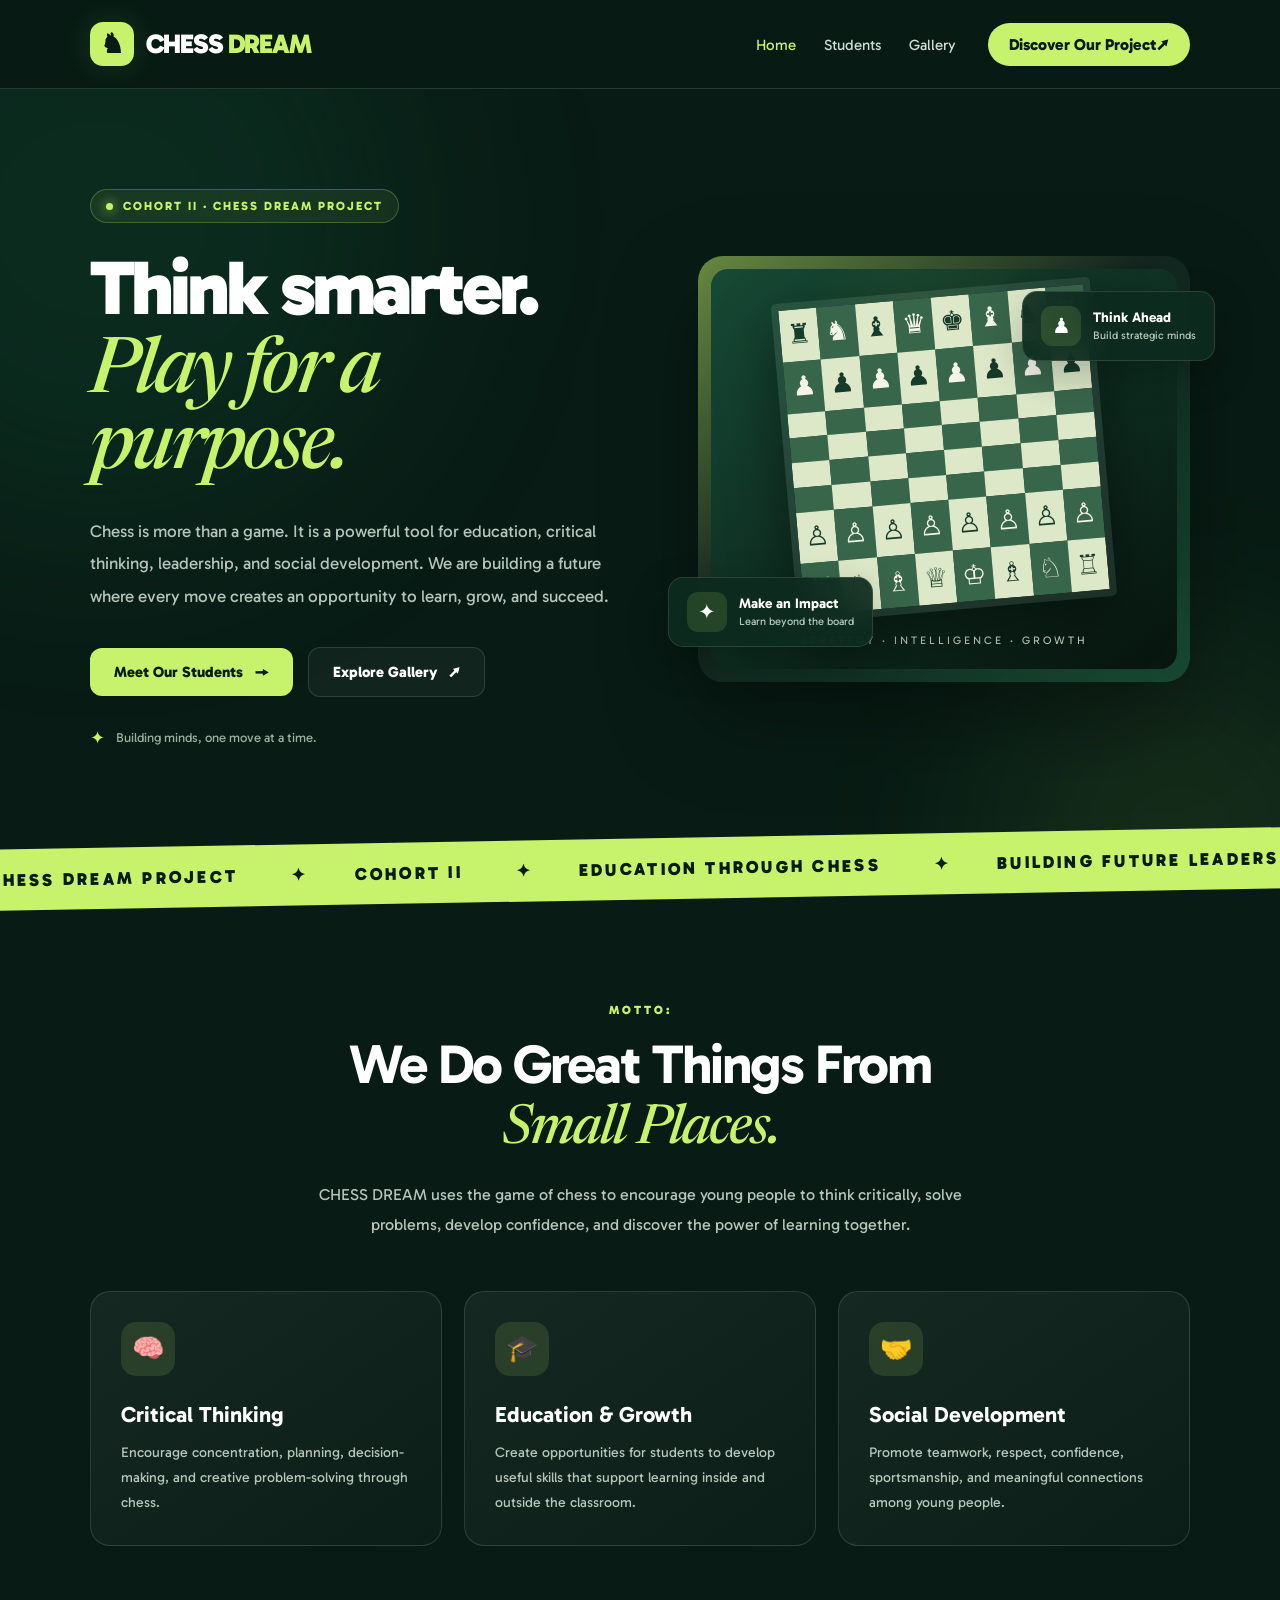
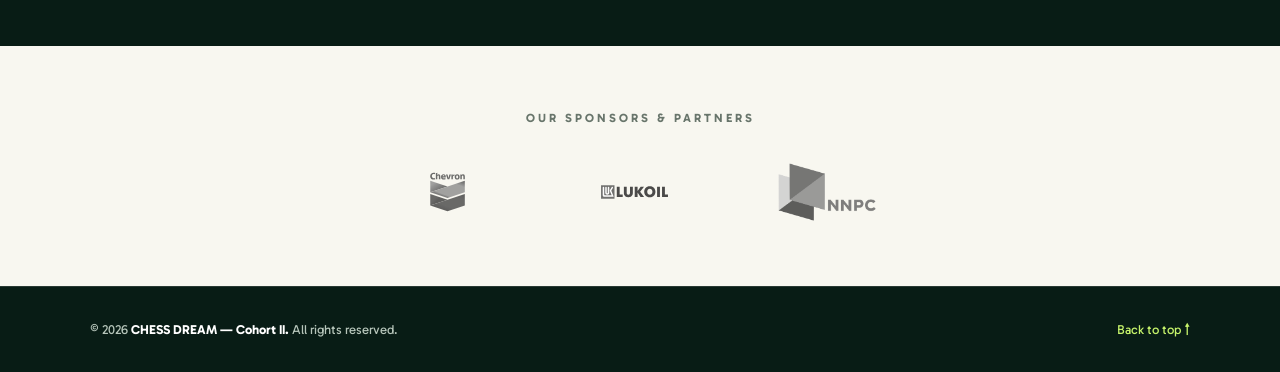
==== index.html @ 34d20a68 "feat:project updated et merged." ====
<!DOCTYPE html>
<html lang="en">

<head>
  <meta charset="UTF-8">
  <meta name="viewport" content="width=device-width, initial-scale=1.0">

  <meta name="theme-color" content="#081c15">
  <meta name="description"
    content="CHESS DREAM Cohort II — Using chess as a tool for education, leadership, and social development.">

  <title>CHESS DREAM | Cohort II</title>

  <!-- Google Fonts -->
  <link rel="preconnect" href="https://fonts.googleapis.com">
  <link rel="preconnect" href="https://fonts.gstatic.com" crossorigin>

  <link
    href="https://fonts.googleapis.com/css2?family=Gabarito:wght@400;500;600;700;800;900&family=Newsreader:opsz,wght@6..72,400;6..72,500;6..72,600;6..72,700&display=swap"
    rel="stylesheet">

  <link rel="stylesheet" href="index.css">

</head>

<body>

  <!-- NAVIGATION -->
  <header>
    <nav class="navbar" aria-label="Main navigation">

      <a class="navbar-brand" href="index.html" aria-label="Chess Dream home">
        <span class="brand-icon" aria-hidden="true">♞</span>
        <span>CHESS <span class="brand-highlight">DREAM</span></span>
      </a>

      <button class="menu-toggle" id="menuToggle" type="button" aria-label="Open navigation menu"
        aria-controls="navRight" aria-expanded="false">
        ☰
      </button>

      <div class="nav-right" id="navRight">
        <ul class="nav-links">
          <li><a class="active" href="index.html">Home</a></li>
          <li><a href="student.html">Students</a></li>
          <li><a href="gallery.html">Gallery</a></li>
        </ul>

        <a class="nav-cta" href="#about">
          Discover Our Project <span aria-hidden="true">↗</span>
        </a>
      </div>

    </nav>
  </header>

  <main>

    <!-- HERO SECTION -->
    <section class="hero">

      <div class="hero-content">

        <div class="eyebrow">
          <span class="eyebrow-dot"></span>
          COHORT II · CHESS DREAM PROJECT
        </div>

        <h1>
          Think smarter.
          <span>Play for a purpose.</span>
        </h1>

        <p class="hero-description">
          Chess is more than a game. It is a powerful tool for education,
          critical thinking, leadership, and social development.
          We are building a future where every move creates an opportunity
          to learn, grow, and succeed.
        </p>

        <div class="hero-buttons">
          <a class="button-primary" href="student.html">
            Meet Our Students <span aria-hidden="true">→</span>
          </a>

          <a class="button-secondary" href="gallery.html">
            Explore Gallery <span aria-hidden="true">↗</span>
          </a>
        </div>

        <div class="hero-note">
          <span aria-hidden="true">✦</span>
          Building minds, one move at a time.
        </div>

      </div>

      <!-- Decorative chessboard built with HTML and CSS -->
      <div class="hero-visual" aria-label="Decorative chessboard">

        <div class="visual-frame">

          <div class="visual-inner">

            <div class="chess-board" id="chessBoard" aria-hidden="true"></div>

            <p class="visual-caption">
              Strategy · Intelligence · Growth
            </p>

          </div>

        </div>

        <div class="floating-card top">
          <div class="floating-icon" aria-hidden="true">♟</div>
          <div>
            <strong>Think Ahead</strong>
            <small>Build strategic minds</small>
          </div>
        </div>

        <div class="floating-card bottom">
          <div class="floating-icon" aria-hidden="true">✦</div>
          <div>
            <strong>Make an Impact</strong>
            <small>Learn beyond the board</small>
          </div>
        </div>

      </div>

    </section>

    <!-- MOVING BANNER -->
    <div class="marquee-container" aria-label="Chess Dream Project Cohort Two">
      <div class="marquee-text">
        <span>CHESS DREAM PROJECT</span>
        <span>COHORT II</span>
        <span>EDUCATION THROUGH CHESS</span>
        <span>BUILDING FUTURE LEADERS</span>
        <span aria-hidden="true">CHESS DREAM PROJECT</span>
        <span aria-hidden="true">COHORT II</span>
        <span aria-hidden="true">EDUCATION THROUGH CHESS</span>
        <span aria-hidden="true">BUILDING FUTURE LEADERS</span>
      </div>
    </div>

    <!-- ABOUT THE PROJECT -->
    <section class="section" id="about">

      <div class="section-heading">

        <span class="section-label">MOTTO:</span>

        <h2>
          We Do Great Things From
          <span>Small Places.</span>
        </h2>

        <p>
          CHESS DREAM uses the game of chess to encourage young people
          to think critically, solve problems, develop confidence, and
          discover the power of learning together.
        </p>

      </div>

      <div class="feature-grid">

        <article class="feature-card">
          <div class="feature-icon" aria-hidden="true">🧠</div>
          <h3>Critical Thinking</h3>
          <p>
            Encourage concentration, planning, decision-making, and
            creative problem-solving through chess.
          </p>
        </article>

        <article class="feature-card">
          <div class="feature-icon" aria-hidden="true">🎓</div>
          <h3>Education & Growth</h3>
          <p>
            Create opportunities for students to develop useful skills
            that support learning inside and outside the classroom.
          </p>
        </article>

        <article class="feature-card">
          <div class="feature-icon" aria-hidden="true">🤝</div>
          <h3>Social Development</h3>
          <p>
            Promote teamwork, respect, confidence, sportsmanship,
            and meaningful connections among young people.
          </p>
        </article>

      </div>

    </section>

    <!-- SPONSORS -->
    <section class="sponsors" aria-labelledby="sponsorsHeading">

      <h2 id="sponsorsHeading">Our Sponsors & Partners</h2>

      <div class="sponsor-container">

        <img src="images/logos/chevron.svg" alt="Chevron" loading="lazy">

        <img src="images/logos/lukoil.svg" alt="Lukoil" loading="lazy">

        <img src="images/logos/Nigerian_National_Petroleum_Company_logo.svg.webp"
          alt="Nigerian National Petroleum Company" loading="lazy">

      </div>

    </section>

  </main>

  <!-- FOOTER -->
  <footer class="footer">

    <p>
      © <span id="year"></span>
      <strong>CHESS DREAM — Cohort II.</strong>
      All rights reserved.
    </p>

    <a href="#top" id="backToTop">Back to top ↑</a>

  </footer>

  <script>
    /* =========================
       GENERATE THE CHESSBOARD
    ========================= */

    const chessBoard = document.getElementById("chessBoard");

    const chessPieces = [
      ["♜", "♞", "♝", "♛", "♚", "♝", "♞", "♜"],
      ["♟", "♟", "♟", "♟", "♟", "♟", "♟", "♟"],
      ["", "", "", "", "", "", "", ""],
      ["", "", "", "", "", "", "", ""],
      ["", "", "", "", "", "", "", ""],
      ["", "", "", "", "", "", "", ""],
      ["♙", "♙", "♙", "♙", "♙", "♙", "♙", "♙"],
      ["♖", "♘", "♗", "♕", "♔", "♗", "♘", "♖"]
    ];

    chessPieces.forEach((row, rowIndex) => {
      row.forEach((piece, columnIndex) => {
        const square = document.createElement("div");

        const isLight = (rowIndex + columnIndex) % 2 === 0;

        square.className = `square ${isLight ? "light" : "dark"}`;
        square.textContent = piece;

        chessBoard.appendChild(square);
      });
    });

    /* =========================
       MOBILE NAVIGATION
    ========================= */

    const menuToggle = document.getElementById("menuToggle");
    const navRight = document.getElementById("navRight");

    menuToggle.addEventListener("click", () => {
      const isOpen = navRight.classList.toggle("open");

      menuToggle.setAttribute("aria-expanded", String(isOpen));
      menuToggle.setAttribute(
        "aria-label",
        isOpen ? "Close navigation menu" : "Open navigation menu"
      );

      menuToggle.textContent = isOpen ? "✕" : "☰";
    });

    // Close the menu after selecting a navigation link.
    navRight.querySelectorAll("a").forEach(link => {
      link.addEventListener("click", () => {
        navRight.classList.remove("open");
        menuToggle.setAttribute("aria-expanded", "false");
        menuToggle.setAttribute("aria-label", "Open navigation menu");
        menuToggle.textContent = "☰";
      });
    });

    /* =========================
       AUTOMATIC COPYRIGHT YEAR
    ========================= */

    document.getElementById("year").textContent =
      new Date().getFullYear();
  </script>

</body>

</html>
---- index.css ----
:root {
      --dark: #081c15;
      --dark-green: #103d2c;
      --green: #1c6b48;
      --lime: #c6f36b;
      --cream: #f8f7f0;
      --white: #ffffff;
      --muted: #b6c5ba;
      --border: rgba(255, 255, 255, 0.13);
    }

    * {
      margin: 0;
      padding: 0;
      box-sizing: border-box;
    }

    html {
      scroll-behavior: smooth;
    }

    body {
      min-height: 100vh;
      font-family: 'Gabarito', sans-serif;
      background: var(--dark);
      color: var(--white);
      overflow-x: hidden;
    }

    a {
      text-decoration: none;
      color: inherit;
    }

    button,
    input {
      font: inherit;
    }

    button,
    a {
      -webkit-tap-highlight-color: transparent;
    }

    /* =========================
       NAVIGATION BAR
    ========================= */

    .navbar {
      width: 100%;
      padding: 22px 7%;
      display: flex;
      justify-content: space-between;
      align-items: center;
      gap: 24px;
      position: relative;
      z-index: 10;
      border-bottom: 1px solid var(--border);
      background: rgba(8, 28, 21, 0.94);
      backdrop-filter: blur(16px);
    }

    .navbar-brand {
      display: inline-flex;
      align-items: center;
      gap: 12px;
      font-size: 27px;
      font-weight: 900;
      letter-spacing: -1.2px;
      color: var(--white);
    }

    .brand-icon {
      width: 44px;
      height: 44px;
      display: grid;
      place-items: center;
      background: var(--lime);
      color: var(--dark);
      border-radius: 13px;
      font-size: 27px;
      box-shadow: 0 0 30px rgba(198, 243, 107, 0.12);
    }

    .brand-highlight {
      color: var(--lime);
    }

    .nav-right {
      display: flex;
      align-items: center;
      gap: 32px;
    }

    .nav-links {
      display: flex;
      align-items: center;
      gap: 28px;
      list-style: none;
    }

    .nav-links a {
      color: #d1ddd4;
      font-size: 15px;
      transition: color 0.25s ease;
    }

    .nav-links a:hover,
    .nav-links a.active {
      color: var(--lime);
    }

    .nav-cta {
      display: inline-flex;
      align-items: center;
      justify-content: center;
      padding: 12px 21px;
      border-radius: 999px;
      background: var(--lime);
      color: var(--dark);
      font-weight: 800;
      transition: transform 0.25s ease, background 0.25s ease;
    }

    .nav-cta:hover {
      transform: translateY(-3px);
      background: #d8ff8c;
    }

    .menu-toggle {
      display: none;
      border: 1px solid var(--border);
      color: var(--white);
      background: transparent;
      border-radius: 10px;
      padding: 9px 13px;
      font-size: 24px;
      cursor: pointer;
    }

    /* =========================
       HERO SECTION
    ========================= */

    .hero {
      position: relative;
      isolation: isolate;
      min-height: 690px;
      padding: 100px 7% 90px;
      display: grid;
      grid-template-columns: 1.05fr 0.95fr;
      align-items: center;
      gap: 65px;
      overflow: hidden;
    }

    .hero::before {
      content: "";
      position: absolute;
      width: 600px;
      height: 600px;
      border-radius: 50%;
      background: rgba(28, 107, 72, 0.20);
      filter: blur(100px);
      top: -170px;
      left: -200px;
      z-index: -1;
    }

    .hero::after {
      content: "";
      position: absolute;
      width: 400px;
      height: 400px;
      border-radius: 50%;
      background: rgba(198, 243, 107, 0.07);
      filter: blur(90px);
      bottom: -200px;
      right: -100px;
      z-index: -1;
    }

    .eyebrow {
      display: inline-flex;
      align-items: center;
      gap: 10px;
      padding: 9px 15px;
      border: 1px solid rgba(198, 243, 107, 0.25);
      background: rgba(198, 243, 107, 0.07);
      color: var(--lime);
      border-radius: 999px;
      font-size: 12px;
      font-weight: 800;
      letter-spacing: 2px;
      text-transform: uppercase;
      margin-bottom: 27px;
    }

    .eyebrow-dot {
      width: 7px;
      height: 7px;
      border-radius: 50%;
      background: var(--lime);
      box-shadow: 0 0 12px var(--lime);
    }

    .hero h1 {
      font-size: clamp(48px, 6vw, 82px);
      line-height: 0.99;
      letter-spacing: -4px;
      font-weight: 900;
      max-width: 680px;
    }

    .hero h1 span {
      display: block;
      color: var(--lime);
      font-family: 'Newsreader', serif;
      font-weight: 500;
      font-style: italic;
      letter-spacing: -3px;
      margin-top: 10px;
    }

    .hero-description {
      max-width: 520px;
      margin-top: 27px;
      color: var(--muted);
      font-size: 17px;
      line-height: 1.9;
    }

    .hero-buttons {
      display: flex;
      align-items: center;
      flex-wrap: wrap;
      gap: 15px;
      margin-top: 35px;
    }

    .button-primary,
    .button-secondary {
      display: inline-flex;
      align-items: center;
      justify-content: center;
      gap: 12px;
      padding: 15px 24px;
      border-radius: 12px;
      font-size: 15px;
      font-weight: 800;
      transition: transform 0.25s ease, background 0.25s ease;
    }

    .button-primary {
      color: var(--dark);
      background: var(--lime);
    }

    .button-primary:hover {
      background: #dcff9a;
      transform: translateY(-3px);
    }

    .button-secondary {
      color: var(--white);
      border: 1px solid var(--border);
      background: rgba(255, 255, 255, 0.04);
    }

    .button-secondary:hover {
      border-color: var(--lime);
      transform: translateY(-3px);
    }

    .hero-note {
      display: flex;
      align-items: center;
      gap: 11px;
      margin-top: 30px;
      color: #9caf9f;
      font-size: 13px;
    }

    .hero-note span {
      color: var(--lime);
      font-size: 18px;
    }

    /* =========================
       CHESS VISUAL
    ========================= */

    .hero-visual {
      position: relative;
      min-width: 0;
      animation: floatIn 1s ease both;
    }

    .visual-frame {
      position: relative;
      padding: 13px;
      border-radius: 25px;
      background: linear-gradient(
        140deg,
        rgba(198, 243, 107, 0.5),
        rgba(255, 255, 255, 0.04) 45%,
        rgba(28, 107, 72, 0.5)
      );
      box-shadow: 0 35px 90px rgba(0, 0, 0, 0.35);
    }

    .visual-inner {
      position: relative;
      min-height: 400px;
      border-radius: 17px;
      overflow: hidden;
      background:
        radial-gradient(circle at 50% 30%, rgba(198, 243, 107, 0.12), transparent 45%),
        linear-gradient(145deg, #174a35, #07150f);
      display: flex;
      flex-direction: column;
      align-items: center;
      justify-content: center;
    }

    .chess-board {
      width: min(78%, 320px);
      aspect-ratio: 1;
      display: grid;
      grid-template-columns: repeat(8, 1fr);
      border: 7px solid rgba(255, 255, 255, 0.08);
      border-radius: 5px;
      overflow: hidden;
      transform: rotate(-5deg);
      box-shadow: 0 20px 60px rgba(0, 0, 0, 0.4);
    }

    .square {
      display: grid;
      place-items: center;
      font-size: clamp(14px, 2.3vw, 27px);
      line-height: 1;
      user-select: none;
    }

    .square.light {
      background: #dce8c8;
      color: #173b2b;
    }

    .square.dark {
      background: #38664b;
      color: #f4f5e9;
    }

    .visual-caption {
      margin-top: 24px;
      text-align: center;
      font-size: 11px;
      letter-spacing: 3px;
      text-transform: uppercase;
      color: #c0d0c2;
    }

    .floating-card {
      position: absolute;
      z-index: 2;
      display: flex;
      align-items: center;
      gap: 12px;
      padding: 14px 18px;
      border: 1px solid rgba(255, 255, 255, 0.12);
      border-radius: 15px;
      background: rgba(13, 43, 30, 0.92);
      backdrop-filter: blur(15px);
      box-shadow: 0 15px 40px rgba(0, 0, 0, 0.22);
    }

    .floating-card.top {
      top: 35px;
      right: -25px;
    }

    .floating-card.bottom {
      bottom: 35px;
      left: -30px;
    }

    .floating-icon {
      width: 40px;
      height: 40px;
      display: grid;
      place-items: center;
      border-radius: 11px;
      background: rgba(198, 243, 107, 0.13);
      font-size: 21px;
    }

    .floating-card strong {
      display: block;
      font-size: 14px;
      margin-bottom: 3px;
    }

    .floating-card small {
      display: block;
      color: var(--muted);
      font-size: 11px;
    }

    /* =========================
       MOVING ANNOUNCEMENT
    ========================= */

    .marquee-container {
      padding: 20px 0;
      overflow: hidden;
      background: var(--lime);
      color: var(--dark);
      transform: rotate(-1deg) scale(1.02);
    }

    .marquee-text {
      display: flex;
      width: max-content;
      gap: 45px;
      animation: marquee 24s linear infinite;
    }

    .marquee-text span {
      font-size: 17px;
      font-weight: 900;
      letter-spacing: 3px;
      white-space: nowrap;
    }

    .marquee-text span::after {
      content: " ✦ ";
      margin-left: 45px;
    }

    /* =========================
       PROJECT INTRODUCTION
    ========================= */

    .section {
      padding: 100px 7%;
    }

    .section-heading {
      max-width: 680px;
      margin: 0 auto 50px;
      text-align: center;
    }

    .section-label {
      color: var(--lime);
      font-size: 12px;
      font-weight: 900;
      letter-spacing: 3px;
      text-transform: uppercase;
    }

    .section-heading h2 {
      margin-top: 16px;
      font-size: clamp(34px, 4.5vw, 55px);
      letter-spacing: -2px;
      line-height: 1.1;
    }

    .section-heading h2 span {
      color: var(--lime);
      font-family: 'Newsreader', serif;
      font-style: italic;
      font-weight: 500;
    }

    .section-heading p {
      margin-top: 18px;
      color: var(--muted);
      font-size: 16px;
      line-height: 1.9;
    }

    .feature-grid {
      display: grid;
      grid-template-columns: repeat(3, minmax(0, 1fr));
      gap: 22px;
    }

    .feature-card {
      padding: 30px;
      min-height: 240px;
      border-radius: 20px;
      border: 1px solid var(--border);
      background: linear-gradient(
        145deg,
        rgba(255, 255, 255, 0.055),
        rgba(255, 255, 255, 0.015)
      );
      transition: transform 0.3s ease, border-color 0.3s ease;
    }

    .feature-card:hover {
      transform: translateY(-8px);
      border-color: rgba(198, 243, 107, 0.5);
    }

    .feature-icon {
      width: 54px;
      height: 54px;
      display: grid;
      place-items: center;
      background: rgba(198, 243, 107, 0.12);
      border-radius: 15px;
      font-size: 26px;
      margin-bottom: 25px;
    }

    .feature-card h3 {
      font-size: 22px;
      margin-bottom: 12px;
    }

    .feature-card p {
      color: var(--muted);
      line-height: 1.8;
      font-size: 14px;
    }

    /* =========================
       SPONSORS
    ========================= */

    .sponsors {
      padding: 65px 7%;
      background: var(--cream);
      color: var(--dark);
      text-align: center;
    }

    .sponsors h2 {
      font-size: 12px;
      letter-spacing: 3px;
      text-transform: uppercase;
      margin-bottom: 38px;
      color: #68756b;
    }

    .sponsor-container {
      display: flex;
      justify-content: center;
      align-items: center;
      flex-wrap: wrap;
      gap: clamp(35px, 8vw, 100px);
    }

    .sponsor-container img {
      display: block;
      width: auto;
      max-width: 190px;
      height: 58px;
      object-fit: contain;
      filter: grayscale(100%);
      opacity: 0.8;
      transition: filter 0.3s ease, opacity 0.3s ease,
        transform 0.3s ease;
    }

    .sponsor-container img:hover {
      filter: grayscale(0%);
      opacity: 1;
      transform: translateY(-4px);
    }

    /* =========================
       FOOTER
    ========================= */

    .footer {
      padding: 35px 7%;
      display: flex;
      justify-content: space-between;
      align-items: center;
      gap: 20px;
      flex-wrap: wrap;
      border-top: 1px solid var(--border);
      color: var(--muted);
      font-size: 13px;
    }

    .footer strong {
      color: var(--white);
    }

    .footer a {
      color: var(--lime);
    }

    /* =========================
       ANIMATIONS
    ========================= */

    @keyframes marquee {
      from {
        transform: translateX(0);
      }

      to {
        transform: translateX(-50%);
      }
    }

    @keyframes floatIn {
      from {
        opacity: 0;
        transform: translateY(25px);
      }

      to {
        opacity: 1;
        transform: translateY(0);
      }
    }

    @media (prefers-reduced-motion: reduce) {
      *,
      *::before,
      *::after {
        scroll-behavior: auto !important;
        animation-duration: 0.01ms !important;
        animation-iteration-count: 1 !important;
        transition-duration: 0.01ms !important;
      }
    }

    /* =========================
       TABLET RESPONSIVENESS
    ========================= */

    /* @media (max-width: 1000px) {
      .navbar {
        padding: 20px 5%;
      }

      .hero {
        padding: 80px 5%;
        gap: 35px;
      }

      .hero h1 {
        font-size: clamp(45px, 6vw, 66px);
      }

      .floating-card.top {
        right: -10px;
      }

      .floating-card.bottom {
        left: -10px;
      }

      .section {
        padding: 80px 5%;
      }

      .feature-grid {
        gap: 15px;
      }

      .feature-card {
        padding: 23px;
      }
    } */

    /* =========================
       MOBILE RESPONSIVENESS
    ========================= */

    /* @media (max-width: 760px) {
      .navbar {
        padding: 16px 5%;
      }

      .navbar-brand {
        font-size: 23px;
      }

      .brand-icon {
        width: 39px;
        height: 39px;
        font-size: 23px;
      }

      .menu-toggle {
        display: block;
      }

      .nav-right {
        display: none;
        position: absolute;
        top: calc(100% + 1px);
        left: 0;
        right: 0;
        padding: 24px 5%;
        flex-direction: column;
        align-items: stretch;
        gap: 22px;
        background: #0b2419;
        border-bottom: 1px solid var(--border);
      }

      .nav-right.open {
        display: flex;
      }

      .nav-links {
        flex-direction: column;
        align-items: stretch;
        gap: 0;
      }

      .nav-links a {
        display: block;
        padding: 14px 0;
      }

      .nav-cta {
        width: 100%;
      }

      .hero {
        grid-template-columns: 1fr;
        padding: 65px 5% 75px;
        gap: 55px;
      }

      .hero h1 {
        font-size: clamp(47px, 12vw, 70px);
        letter-spacing: -2.5px;
      }

      .hero h1 span {
        letter-spacing: -2px;
      }

      .hero-description {
        font-size: 15px;
      }

      .hero-visual {
        width: 100%;
        max-width: 500px;
        margin: 0 auto;
      }

      .visual-inner {
        min-height: 350px;
      }

      .floating-card {
        padding: 11px 13px;
      }

      .floating-card.top {
        top: 15px;
        right: -5px;
      }

      .floating-card.bottom {
        bottom: 18px;
        left: -5px;
      }

      .marquee-container {
        padding: 17px 0;
      }

      .marquee-text span {
        font-size: 14px;
      }

      .section {
        padding: 70px 5%;
      }

      .feature-grid {
        grid-template-columns: 1fr;
      }

      .feature-card {
        min-height: auto;
      }

      .sponsors {
        padding: 55px 5%;
      }

      .sponsor-container {
        gap: 35px;
      }

      .sponsor-container img {
        max-width: 135px;
        height: 45px;
      }

      .footer {
        padding: 28px 5%;
        flex-direction: column;
        text-align: center;
      }
    }

    @media (max-width: 380px) {
      .navbar-brand {
        font-size: 20px;
      }

      .hero-buttons {
        flex-direction: column;
        align-items: stretch;
      }

      .button-primary,
      .button-secondary {
        width: 100%;
      }

      .floating-card {
        gap: 7px;
        padding: 9px;
      }

      .floating-icon {
        width: 32px;
        height: 32px;
        font-size: 17px;
      }

      .floating-card strong {
        font-size: 12px;
      }

      .floating-card small {
        font-size: 10px;
      }
    } */
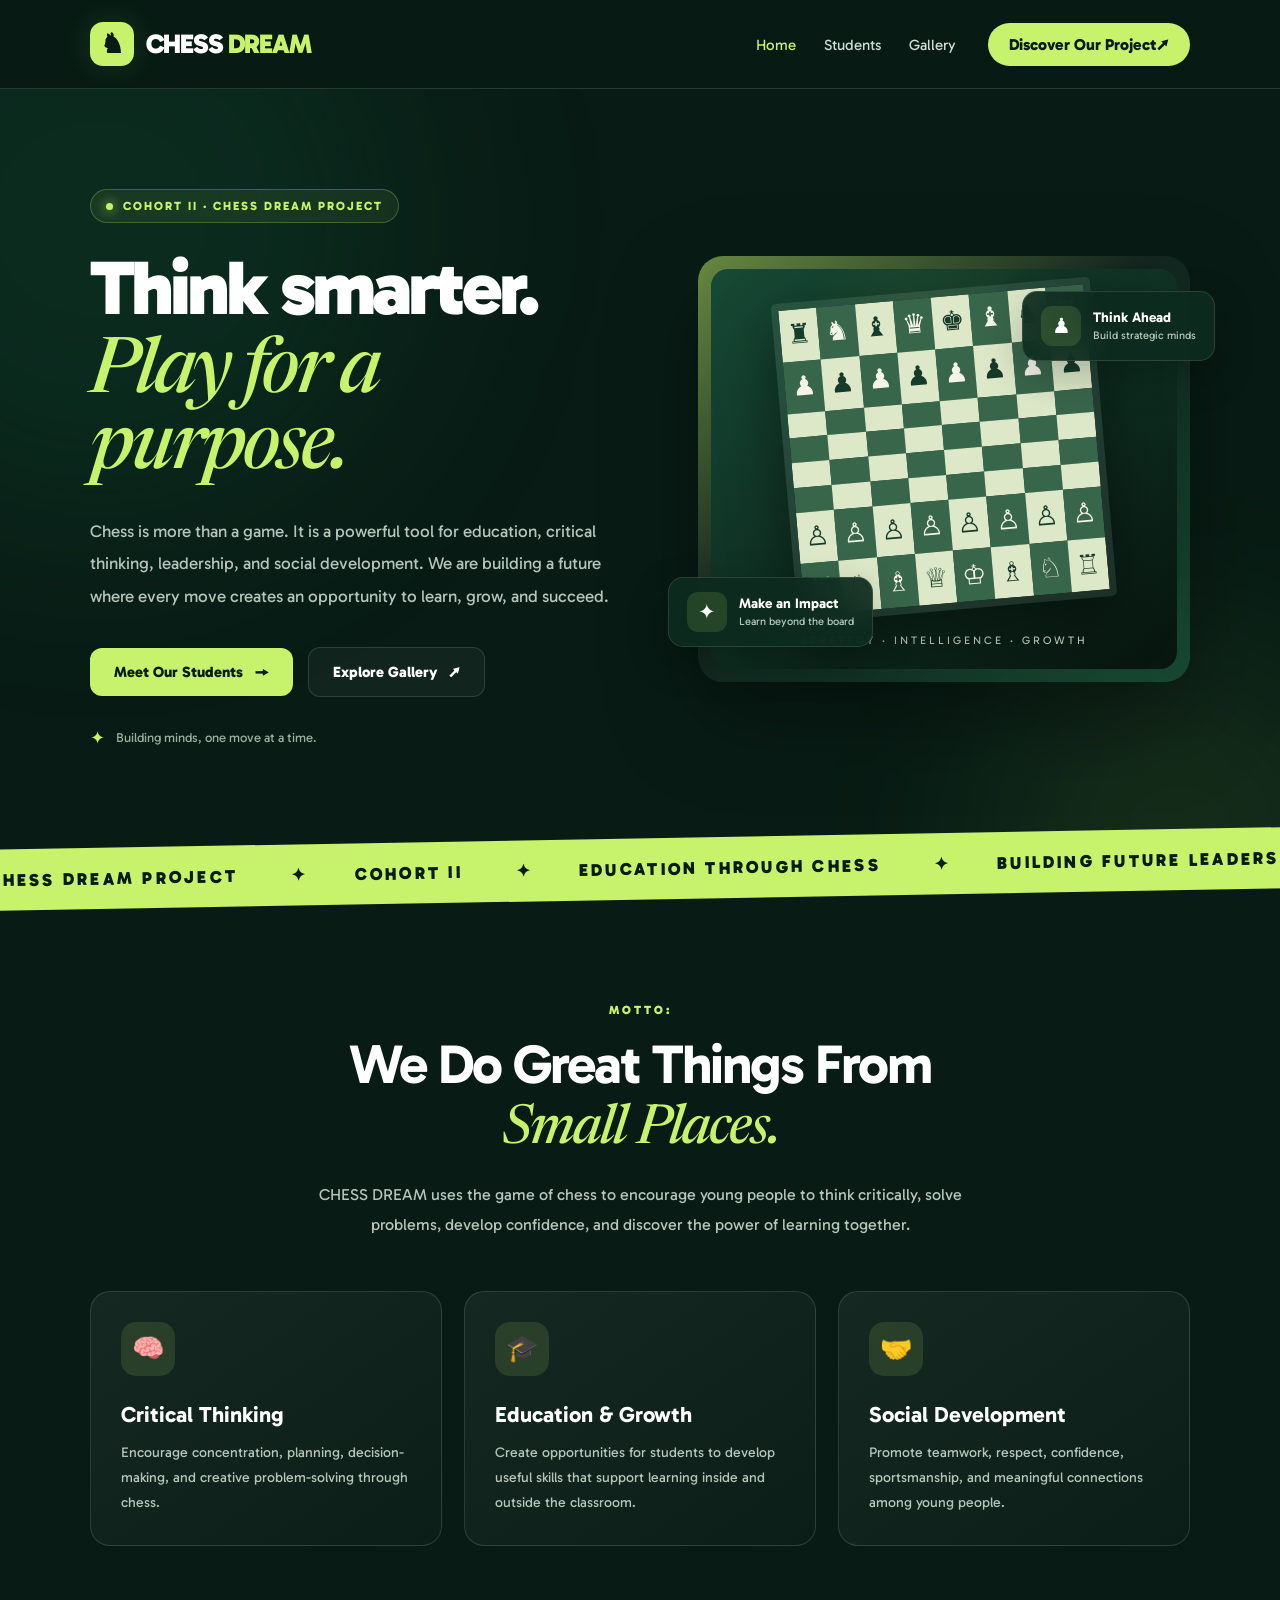
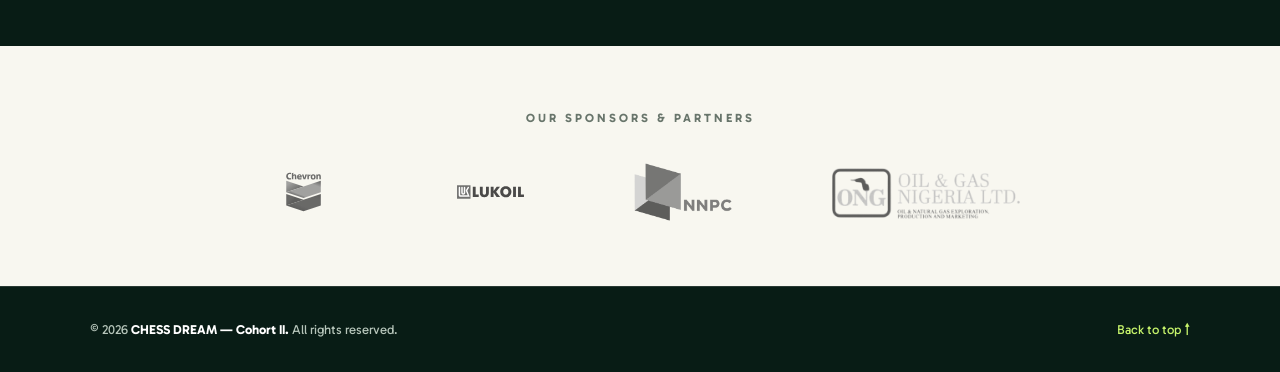
==== commit 2a5fb499: "feat:add the final sponsor logo." ====
--- a/index.html
+++ b/index.html
@@ -213,6 +213,7 @@
         <img src="images/logos/Nigerian_National_Petroleum_Company_logo.svg.webp"
           alt="Nigerian National Petroleum Company" loading="lazy">
 
+        <img src="images/logos/oil_gas_ng.png" alt="Oil & Gas Nigeria" loading="lazy">
       </div>
 
     </section>
